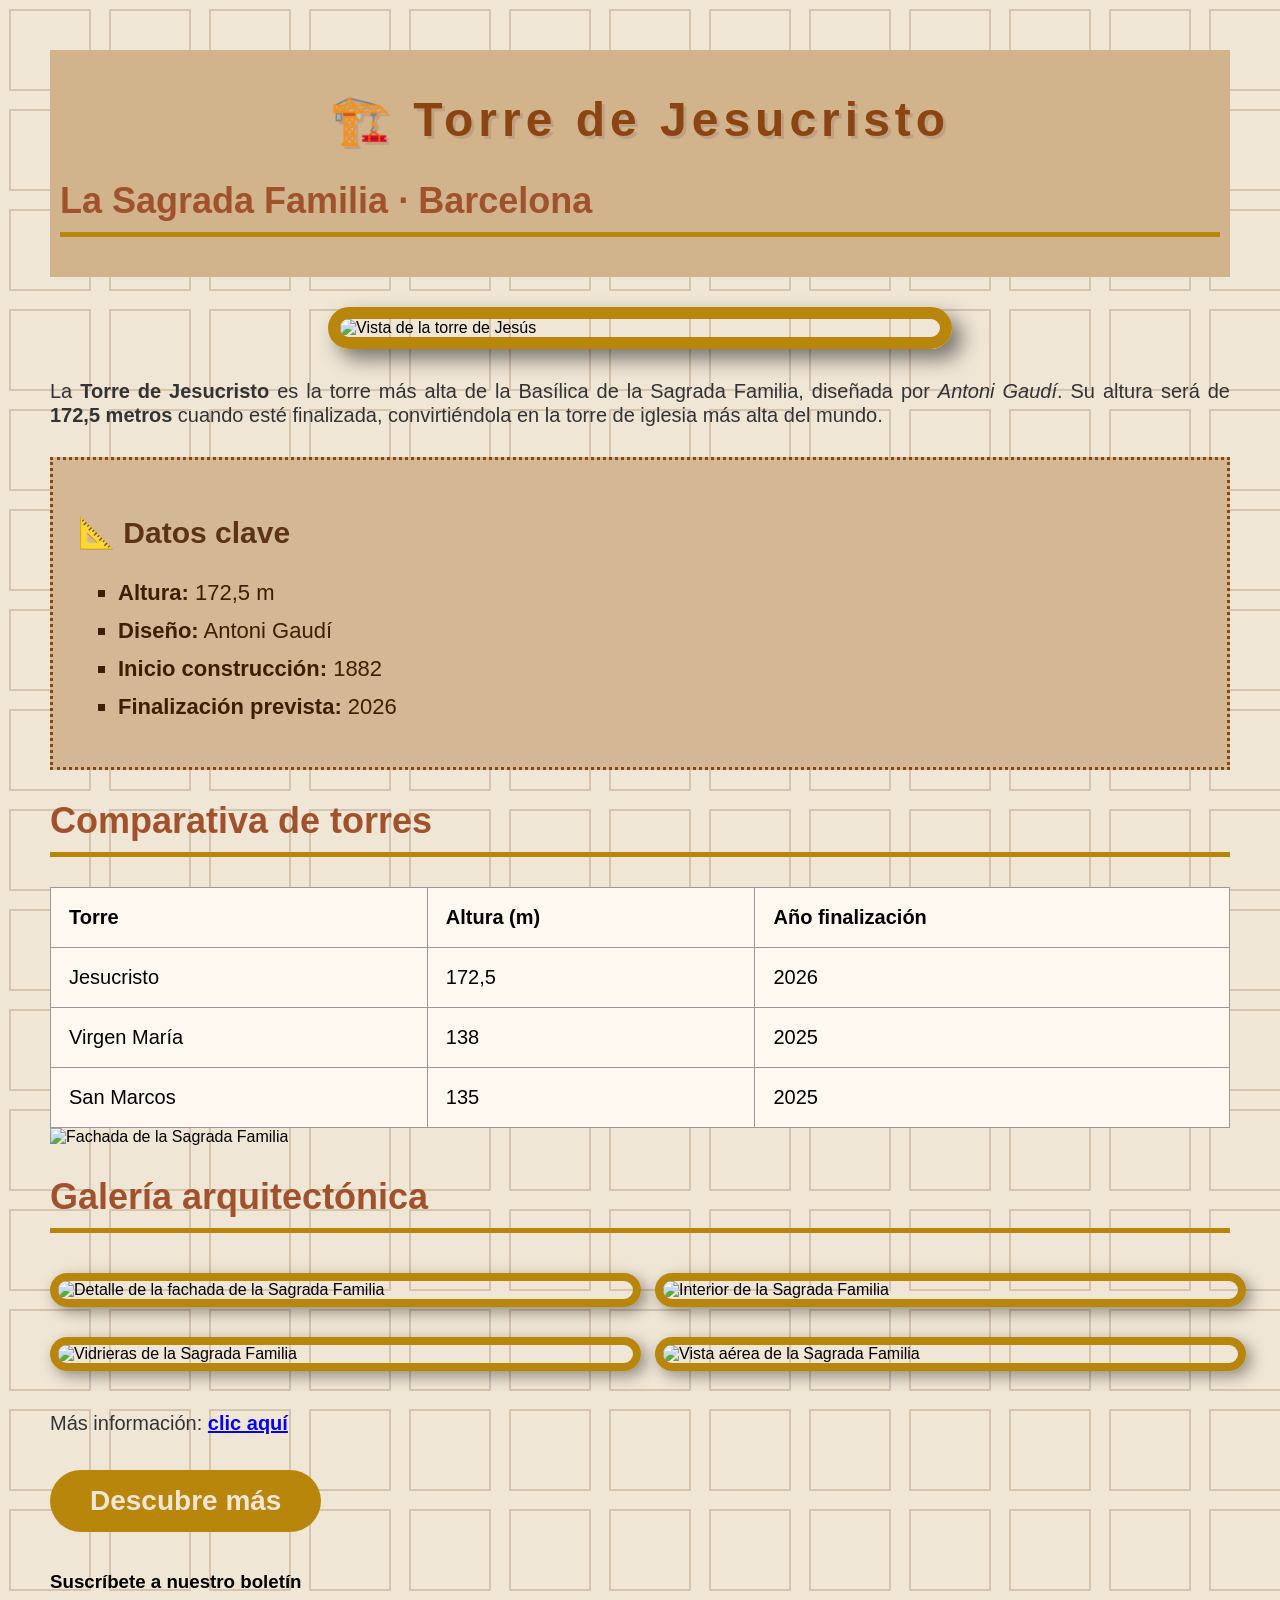
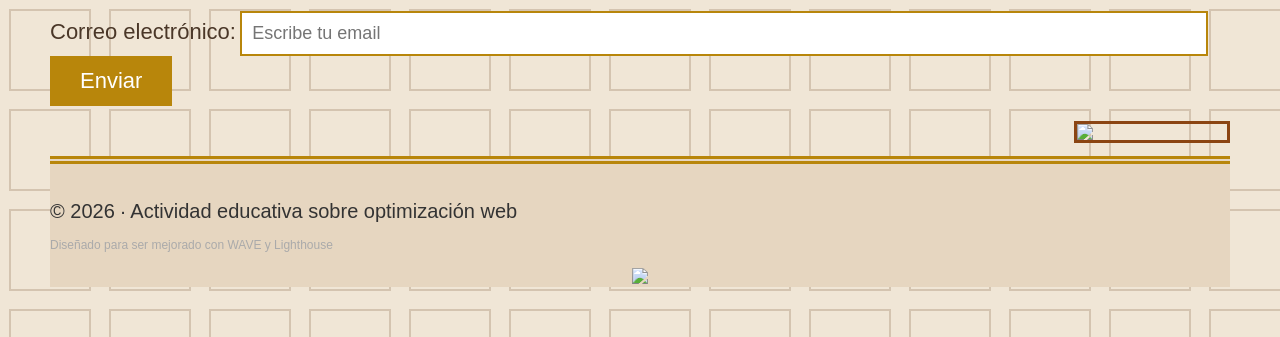
==== index.html @ f97c94a9 "Create index.html" ====
<!DOCTYPE html>
<html lang="es">
<head>
    <meta charset="UTF-8">
    <meta name="viewport" content="width=device-width, initial-scale=1.0">
    <title>Torre de Jesús - Sagrada Familia</title>
    <style>
        body {
            font-family: 'Trebuchet MS', 'Lucida Sans Unicode', 'Lucida Grande', 'Lucida Sans', Arial, sans-serif;
            background-color: #f0e6d6;
            margin: 30px;
            padding: 20px;
            background-image: url('data:image/svg+xml;utf8,<svg xmlns="http://www.w3.org/2000/svg" width="100" height="100" viewBox="0 0 100 100"><rect width="100" height="100" fill="%23f0e6d6"/><path d="M10 10 L90 10 L90 90 L10 90 Z" fill="none" stroke="%23d4c4b0" stroke-width="2"/></svg>');
        }

        h1 {
            color: #8b4513;
            font-size: 48px;
            text-align: center;
            text-shadow: 3px 3px 0px #c0a080;
            letter-spacing: 5px;
        }

        h2 {
            color: #a0522d;
            font-size: 36px;
            border-bottom: 5px solid #b8860b;
            padding-bottom: 10px;
        }

        p {
            color: #333;
            font-size: 20px;
            line-height: 1.2;
            text-align: justify;
            margin: 15px 0;
        }

        .imagen-torre {
            display: block;
            margin: 30px auto;
            width: 80%;
            max-width: 600px;
            border: 12px solid #b8860b;
            border-radius: 50px;
            box-shadow: 10px 10px 20px rgba(0,0,0,0.5);
        }

        .info-box {
            background-color: #d4b896;
            padding: 25px;
            border: 3px dotted #8b4513;
            margin: 30px 0;
            color: #2c1810;
        }

        .info-box h3 {
            font-size: 30px;
            color: #5c3317;
        }

        ul {
            list-style-type: square;
            font-size: 22px;
            color: #3d1f00;
        }

        li {
            margin: 12px 0;
        }

        a {
            color: #0000EE;
            text-decoration: underline;
            font-weight: bold;
        }

        a:hover {
            color: #FF00FF;
            background-color: #FFFF00;
        }

        table {
            width: 100%;
            border-collapse: collapse;
            background-color: #fff8f0;
        }

        td, th {
            padding: 18px;
            font-size: 20px;
            border: 1px solid #999;
        }

        footer {
            margin-top: 50px;
            font-size: 14px;
            color: #888;
            text-align: center;
            border-top: 8px double #b8860b;
            padding-top: 20px;
            background-color: #e6d6c0;
        }

        .btn {
            background-color: #b8860b;
            color: #f0e6d6;
            padding: 15px 40px;
            font-size: 28px;
            border: none;
            border-radius: 40px;
            cursor: pointer;
            font-weight: bold;
            display: inline-block;
            margin: 20px 0;
        }

        .btn:hover {
            background-color: #8b6508;
            color: #ffffff;
        }

        img.alt-falta {
            width: 400px;
            height: 300px;
            border: 5px solid #a0522d;
        }

        .oculto {
            display: none;
        }

        .bajo-contraste {
            background-color: #e0d6c8;
            color: #a09888;
            padding: 10px;
        }

        .header-sin-semantica {
            background-color: #d2b48c;
            padding: 10px;
        }

        label {
            font-size: 22px;
            color: #4a3728;
        }

        input {
            padding: 10px;
            font-size: 18px;
            border: 2px solid #b8860b;
        }

        .galeria {
            display: grid;
            grid-template-columns: 1fr;
            gap: 30px;
            margin: 40px 0;
        }

        .galeria img {
            width: 100%;
            border: 8px solid #b8860b;
            border-radius: 20px;
            box-shadow: 5px 5px 15px rgba(0,0,0,0.4);
        }

        @media (min-width: 768px) {
            .galeria {
                grid-template-columns: 1fr 1fr;
            }
        }
    </style>
</head>
<body>

    <div class="header-sin-semantica">
        <h1>🏗️ Torre de Jesucristo</h1>
        <h2>La Sagrada Familia · Barcelona</h2>
    </div>

    <div>

        <img class="imagen-torre" 
             src="https://images.unsplash.com/photo-1656597787628-62741d181641?w=600&auto=format&fit=crop&q=60&ixlib=rb-4.1.0&ixid=M3wxMjA3fDB8MHxzZWFyY2h8NHx8c2FncmFkYSUyMGZhbWlsaWF8ZW58MHx8MHx8fDA%3D" 
             title="Vista de la torre de Jesús">

        <p>
            La <strong>Torre de Jesucristo</strong> es la torre más alta de la Basílica de la Sagrada Familia, 
            diseñada por <em>Antoni Gaudí</em>. Su altura será de <strong>172,5 metros</strong> cuando esté 
            finalizada, convirtiéndola en la torre de iglesia más alta del mundo.
        </p>

       

        <!-- Bloque informativo -->
        <div class="info-box">
            <h3>📐 Datos clave</h3>
            <ul>
                <li><strong>Altura:</strong> 172,5 m</li>
                <li><strong>Diseño:</strong> Antoni Gaudí</li>
                <li><strong>Inicio construcción:</strong> 1882</li>
                <li><strong>Finalización prevista:</strong> 2026</li>
            </ul>
        </div>

        <!-- Tabla comparativa -->
        <h2>Comparativa de torres</h2>
        <table>
            <tr>
                <td><strong>Torre</strong></td>
                <td><strong>Altura (m)</strong></td>
                <td><strong>Año finalización</strong></td>
            </tr>
            <tr>
                <td>Jesucristo</td>
                <td>172,5</td>
                <td>2026</td>
            </tr>
            <tr>
                <td>Virgen María</td>
                <td>138</td>
                <td>2025</td>
            </tr>
            <tr>
                <td>San Marcos</td>
                <td>135</td>
                <td>2025</td>
            </tr>
        </table>

        <!-- IMAGEN 2: Fachada de la Sagrada Familia - Unsplash -->
        <img 
             src="" 
             title="Fachada de la Sagrada Familia">

        <!-- GALERÍA DE IMÁGENES EN ALTA RESOLUCIÓN (4 fotos) -->
        <h2>Galería arquitectónica</h2>
        <div class="galeria">
            <!-- IMAGEN 3: Detalle de la fachada - Unsplash -->
            <img src="" 
                 title="Detalle de la fachada de la Sagrada Familia">
            
            <!-- IMAGEN 4: Interior de la basílica - Unsplash -->
            <img src="" 
                 title="Interior de la Sagrada Familia">
            
            <!-- IMAGEN 5: Vidrieras - Unsplash -->
            <img src="" 
                 title="Vidrieras de la Sagrada Familia">
            
            <!-- IMAGEN 6: Vista aérea - Unsplash -->
            <img src="" 
                 title="Vista aérea de la Sagrada Familia">
        </div>

        <p>Más información: <a href="#" onclick="alert('Enlace simbólico')">clic aquí</a></p>

        <button class="btn" onclick="alert('¡Gracias por tu interés!')">Descubre más</button>

        <h3>Suscríbete a nuestro boletín</h3>
        <label>Correo electrónico:</label>
        <input type="email" placeholder="Escribe tu email" style="width:80%;">
        <button style="background-color:#b8860b; color:white; padding:12px 30px; font-size:22px; border:none;">Enviar</button>

        <div class="">
            <p></p>
        </div>

        <div class="oculto">
            <p>Este contenido no es visible pero está en el DOM.</p>
        </div>

        <img src="https://images.unsplash.com/photo-1602526219050-1f3e5c8b9f1a?w=150" 
             style="float:right; width:150px; border:3px solid #8b4513;">

    </div>

    <div style="margin-top:50px; font-size:14px; color:#888; text-align:center; border-top:8px double #b8860b; padding-top:20px; background-color:#e6d6c0;">
        <p>© 2026 · Actividad educativa sobre optimización web</p>
        <p style="font-size:12px; color:#aaa;">Diseñado para ser mejorado con WAVE y Lighthouse</p>
        <img src="https://images.unsplash.com/photo-1558618666-fcd25c85f5c6?w=200" 
             style="width:80px;">
    </div>

</body>
</html>
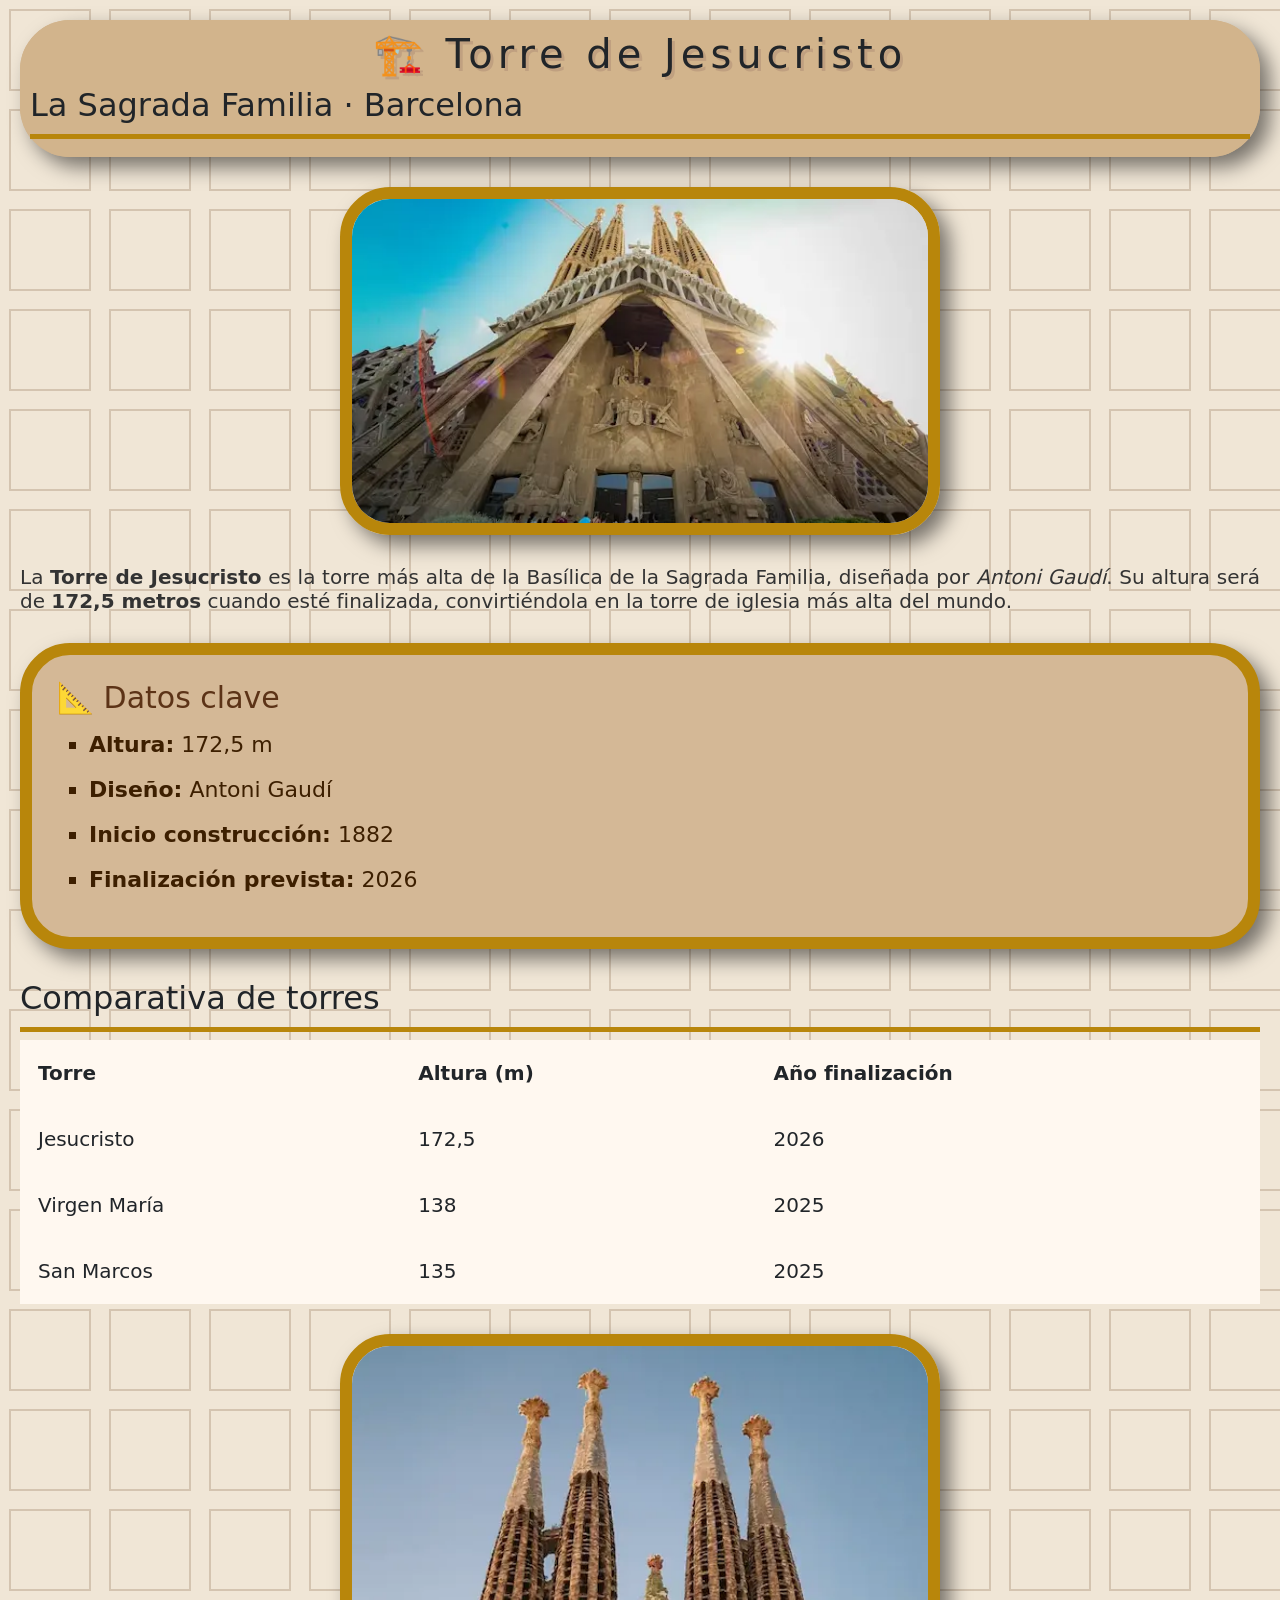
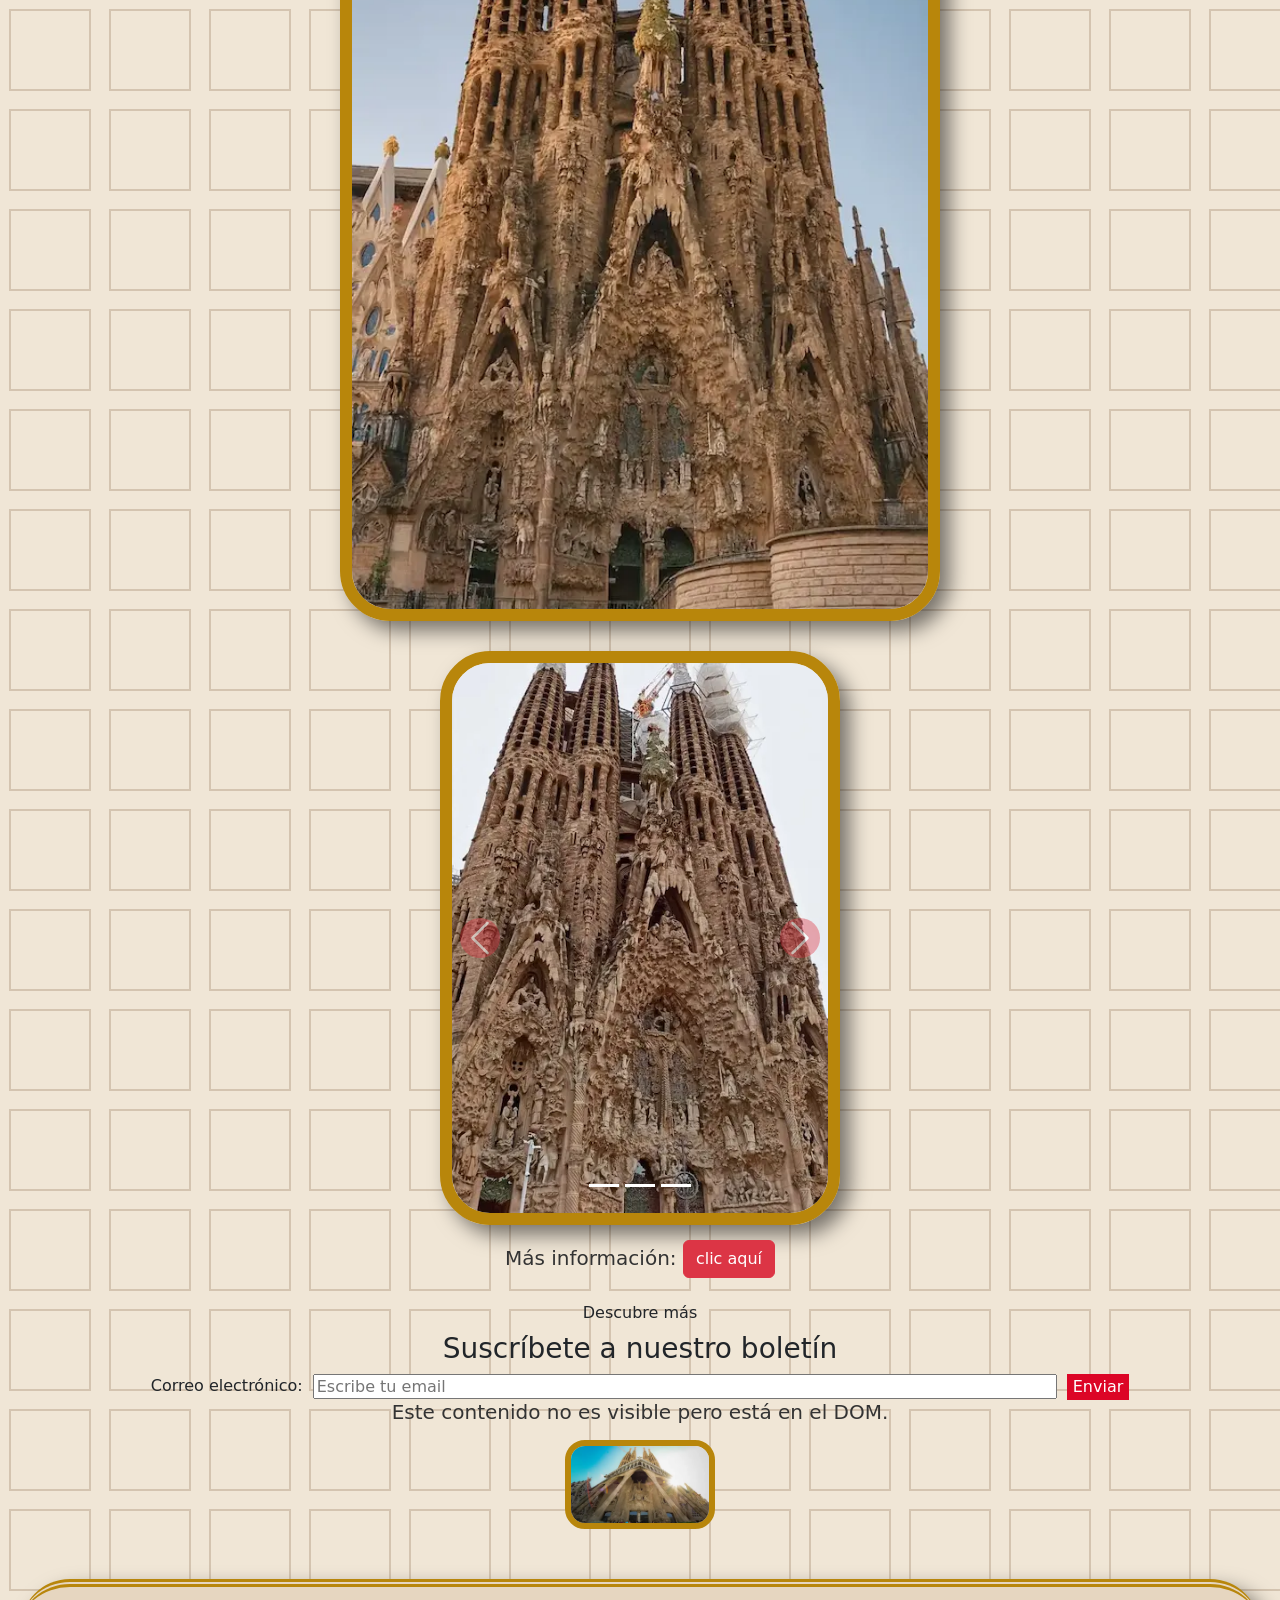
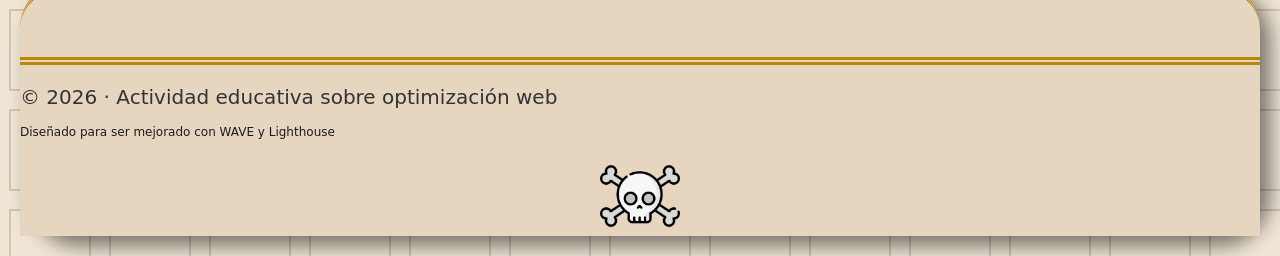
==== commit 86d0175d: "torre1 torre1" ====
--- a/index.html
+++ b/index.html
@@ -1,288 +1,134 @@
 <!DOCTYPE html>
 <html lang="es">
 <head>
-    <meta charset="UTF-8">
-    <meta name="viewport" content="width=device-width, initial-scale=1.0">
-    <title>Torre de Jesús - Sagrada Familia</title>
-    <style>
-        body {
-            font-family: 'Trebuchet MS', 'Lucida Sans Unicode', 'Lucida Grande', 'Lucida Sans', Arial, sans-serif;
-            background-color: #f0e6d6;
-            margin: 30px;
-            padding: 20px;
-            background-image: url('data:image/svg+xml;utf8,<svg xmlns="http://www.w3.org/2000/svg" width="100" height="100" viewBox="0 0 100 100"><rect width="100" height="100" fill="%23f0e6d6"/><path d="M10 10 L90 10 L90 90 L10 90 Z" fill="none" stroke="%23d4c4b0" stroke-width="2"/></svg>');
-        }
+  <meta charset="UTF-8">
+  <meta name="viewport" content="width=device-width, initial-scale=1.0">
+  <meta name="description" content="Sagrada Familia la torre de cristo">
+  <link rel="stylesheet" href="css/style.css">
+  <link href="https://cdn.jsdelivr.net/npm/bootstrap@5.3.8/dist/css/bootstrap.min.css" rel="stylesheet">
+  <script src="https://cdn.jsdelivr.net/npm/bootstrap@5.3.8/dist/js/bootstrap.bundle.min.js" defer></script>
+  <title>Document</title>
+</head>
 
-        h1 {
-            color: #8b4513;
-            font-size: 48px;
-            text-align: center;
-            text-shadow: 3px 3px 0px #c0a080;
-            letter-spacing: 5px;
-        }
+<body>
+  <header>
+  <div class="header-sin-semantica">
+    <h1>🏗️ Torre de Jesucristo</h1>
+    <h2>La Sagrada Familia · Barcelona</h2>
+  </div>
+  </header>
 
-        h2 {
-            color: #a0522d;
-            font-size: 36px;
-            border-bottom: 5px solid #b8860b;
-            padding-bottom: 10px;
-        }
+  <div>
 
-        p {
-            color: #333;
-            font-size: 20px;
-            line-height: 1.2;
-            text-align: justify;
-            margin: 15px 0;
-        }
+    <img class="imagen-torre" fetchpriority="high" src="images/main.webp" title="Vista de la torre de Jesús">
 
-        .imagen-torre {
-            display: block;
-            margin: 30px auto;
-            width: 80%;
-            max-width: 600px;
-            border: 12px solid #b8860b;
-            border-radius: 50px;
-            box-shadow: 10px 10px 20px rgba(0,0,0,0.5);
-        }
+    <p>
+      La <strong>Torre de Jesucristo</strong> es la torre más alta de la Basílica de la Sagrada Familia,
+      diseñada por <em>Antoni Gaudí</em>. Su altura será de <strong>172,5 metros</strong> cuando esté
+      finalizada, convirtiéndola en la torre de iglesia más alta del mundo.
+    </p>
 
-        .info-box {
-            background-color: #d4b896;
-            padding: 25px;
-            border: 3px dotted #8b4513;
-            margin: 30px 0;
-            color: #2c1810;
-        }
 
-        .info-box h3 {
-            font-size: 30px;
-            color: #5c3317;
-        }
 
-        ul {
-            list-style-type: square;
-            font-size: 22px;
-            color: #3d1f00;
-        }
-
-        li {
-            margin: 12px 0;
-        }
-
-        a {
-            color: #0000EE;
-            text-decoration: underline;
-            font-weight: bold;
-        }
-
-        a:hover {
-            color: #FF00FF;
-            background-color: #FFFF00;
-        }
-
-        table {
-            width: 100%;
-            border-collapse: collapse;
-            background-color: #fff8f0;
-        }
-
-        td, th {
-            padding: 18px;
-            font-size: 20px;
-            border: 1px solid #999;
-        }
-
-        footer {
-            margin-top: 50px;
-            font-size: 14px;
-            color: #888;
-            text-align: center;
-            border-top: 8px double #b8860b;
-            padding-top: 20px;
-            background-color: #e6d6c0;
-        }
-
-        .btn {
-            background-color: #b8860b;
-            color: #f0e6d6;
-            padding: 15px 40px;
-            font-size: 28px;
-            border: none;
-            border-radius: 40px;
-            cursor: pointer;
-            font-weight: bold;
-            display: inline-block;
-            margin: 20px 0;
-        }
-
-        .btn:hover {
-            background-color: #8b6508;
-            color: #ffffff;
-        }
-
-        img.alt-falta {
-            width: 400px;
-            height: 300px;
-            border: 5px solid #a0522d;
-        }
-
-        .oculto {
-            display: none;
-        }
-
-        .bajo-contraste {
-            background-color: #e0d6c8;
-            color: #a09888;
-            padding: 10px;
-        }
-
-        .header-sin-semantica {
-            background-color: #d2b48c;
-            padding: 10px;
-        }
-
-        label {
-            font-size: 22px;
-            color: #4a3728;
-        }
-
-        input {
-            padding: 10px;
-            font-size: 18px;
-            border: 2px solid #b8860b;
-        }
-
-        .galeria {
-            display: grid;
-            grid-template-columns: 1fr;
-            gap: 30px;
-            margin: 40px 0;
-        }
-
-        .galeria img {
-            width: 100%;
-            border: 8px solid #b8860b;
-            border-radius: 20px;
-            box-shadow: 5px 5px 15px rgba(0,0,0,0.4);
-        }
-
-        @media (min-width: 768px) {
-            .galeria {
-                grid-template-columns: 1fr 1fr;
-            }
-        }
-    </style>
-</head>
-<body>
-
-    <div class="header-sin-semantica">
-        <h1>🏗️ Torre de Jesucristo</h1>
-        <h2>La Sagrada Familia · Barcelona</h2>
+    <!-- Bloque informativo -->
+    <div class="info-box">
+      <h3>📐 Datos clave</h3>
+      <ul>
+        <li><strong>Altura:</strong> 172,5 m</li>
+        <li><strong>Diseño:</strong> Antoni Gaudí</li>
+        <li><strong>Inicio construcción:</strong> 1882</li>
+        <li><strong>Finalización prevista:</strong> 2026</li>
+      </ul>
     </div>
 
-    <div>
+    <!-- Tabla comparativa -->
+    <h2>Comparativa de torres</h2>
+    <table>
+      <tr>
+        <td><strong>Torre</strong></td>
+        <td><strong>Altura (m)</strong></td>
+        <td><strong>Año finalización</strong></td>
+      </tr>
+      <tr>
+        <td>Jesucristo</td>
+        <td>172,5</td>
+        <td>2026</td>
+      </tr>
+      <tr>
+        <td>Virgen María</td>
+        <td>138</td>
+        <td>2025</td>
+      </tr>
+      <tr>
+        <td>San Marcos</td>
+        <td>135</td>
+        <td>2025</td>
+      </tr>
+    </table>
 
-        <img class="imagen-torre" 
-             src="https://images.unsplash.com/photo-1656597787628-62741d181641?w=600&auto=format&fit=crop&q=60&ixlib=rb-4.1.0&ixid=M3wxMjA3fDB8MHxzZWFyY2h8NHx8c2FncmFkYSUyMGZhbWlsaWF8ZW58MHx8MHx8fDA%3D" 
-             title="Vista de la torre de Jesús">
+    <!-- IMAGEN 2: Fachada de la Sagrada Familia - Unsplash -->
+    <img class="imagen-torre" src="images/fachada.webp" title="Fachada de la Sagrada Familia" width="300px">
+    <section id="carrusel" class="mx-auto">
+      <div id="carrus" class="carousel slide" data-bs-ride="carousel">
+        <!--Puntos indicadores-->
+        <div class="carousel-indicators">
+          <button type="button" data-bs-target="#carrus" data-bs-slide-to="0" class="active" aria-current="true" aria-label="Slide 1"></button>
+          <button type="button" data-bs-target="#carrus" data-bs-slide-to="1" class="active" aria-current="true" aria-label="Slide 2"></button>
+          <button type="button" data-bs-target="#carrus" data-bs-slide-to="2" class="active" aria-current="true" aria-label="Slide 3"></button>
+        </div>
+        <div class="carousel-inner">
+          <div class="carousel-item active">
+            <img src="images/fachada2.webp" alt="Fachada" loading="lazy" class="d-block">
+          </div>
+          <div class="carousel-item">
+            <img src="images/interior.webp" alt="interior" loading="lazy" class="d-block">
+          </div>
+          <div class="carousel-item">
+            <img src="images/vidriera.webp" alt="vidrieras" loading="lazy" class="d-block">
+          </div>
+          <div class="carousel-item">
+            <img src="images/aerea.webp" alt="VistaAerea" loading="lazy" class="d-block">
+          </div>
+        </div>
+        <!--Controles-->
+        <button class="carousel-control-prev" type="button" data-bs-target="#carrus" data-bs-slide="prev" aria-label="previo">
+          <span class="carousel-control-prev-icon"></span>
+        </button>
+        <button class="carousel-control-next" type="button" data-bs-target="#carrus" data-bs-slide="next" aria-label="siguiente">
+          <span class="carousel-control-next-icon"></span>
+        </button>
+      </div>
 
-        <p>
-            La <strong>Torre de Jesucristo</strong> es la torre más alta de la Basílica de la Sagrada Familia, 
-            diseñada por <em>Antoni Gaudí</em>. Su altura será de <strong>172,5 metros</strong> cuando esté 
-            finalizada, convirtiéndola en la torre de iglesia más alta del mundo.
-        </p>
+    </section>
+    <section class="datos">
 
-       
+      <p class="text-center">Más información: <a href="#" target="_blank" onclick="alert('Enlace simbólico')" class="btn btn-danger" aria-label="info">clic aquí</a></p>
 
-        <!-- Bloque informativo -->
-        <div class="info-box">
-            <h3>📐 Datos clave</h3>
-            <ul>
-                <li><strong>Altura:</strong> 172,5 m</li>
-                <li><strong>Diseño:</strong> Antoni Gaudí</li>
-                <li><strong>Inicio construcción:</strong> 1882</li>
-                <li><strong>Finalización prevista:</strong> 2026</li>
-            </ul>
-        </div>
+      <button class="btn" onclick="alert('¡Gracias por tu interés!')" aria-label="info">Descubre más</button>
 
-        <!-- Tabla comparativa -->
-        <h2>Comparativa de torres</h2>
-        <table>
-            <tr>
-                <td><strong>Torre</strong></td>
-                <td><strong>Altura (m)</strong></td>
-                <td><strong>Año finalización</strong></td>
-            </tr>
-            <tr>
-                <td>Jesucristo</td>
-                <td>172,5</td>
-                <td>2026</td>
-            </tr>
-            <tr>
-                <td>Virgen María</td>
-                <td>138</td>
-                <td>2025</td>
-            </tr>
-            <tr>
-                <td>San Marcos</td>
-                <td>135</td>
-                <td>2025</td>
-            </tr>
-        </table>
 
-        <!-- IMAGEN 2: Fachada de la Sagrada Familia - Unsplash -->
-        <img 
-             src="" 
-             title="Fachada de la Sagrada Familia">
+        <h3 class="text-center">Suscríbete a nuestro boletín</h3>
+        <div class="boletin">
+        <label for="correo">Correo electrónico:</label>
+        <input type="email" placeholder="Escribe tu email" id="correo" style="width:60%; height:25px">
+        <button style="background-color:#dc0526 ; color:white; border:none;">Enviar</button>
+      </div>
 
-        <!-- GALERÍA DE IMÁGENES EN ALTA RESOLUCIÓN (4 fotos) -->
-        <h2>Galería arquitectónica</h2>
-        <div class="galeria">
-            <!-- IMAGEN 3: Detalle de la fachada - Unsplash -->
-            <img src="" 
-                 title="Detalle de la fachada de la Sagrada Familia">
-            
-            <!-- IMAGEN 4: Interior de la basílica - Unsplash -->
-            <img src="" 
-                 title="Interior de la Sagrada Familia">
-            
-            <!-- IMAGEN 5: Vidrieras - Unsplash -->
-            <img src="" 
-                 title="Vidrieras de la Sagrada Familia">
-            
-            <!-- IMAGEN 6: Vista aérea - Unsplash -->
-            <img src="" 
-                 title="Vista aérea de la Sagrada Familia">
-        </div>
+      <div class="oculto">
+        <p class="text-center">Este contenido no es visible pero está en el DOM.</p>
+      </div>
 
-        <p>Más información: <a href="#" onclick="alert('Enlace simbólico')">clic aquí</a></p>
+      <img src="images/main.webp"  loading="lazy" class="mx-auto" style="width:150px; border-radius: 20px;border: 6px solid #b8860b;; " alt="inicio">
 
-        <button class="btn" onclick="alert('¡Gracias por tu interés!')">Descubre más</button>
-
-        <h3>Suscríbete a nuestro boletín</h3>
-        <label>Correo electrónico:</label>
-        <input type="email" placeholder="Escribe tu email" style="width:80%;">
-        <button style="background-color:#b8860b; color:white; padding:12px 30px; font-size:22px; border:none;">Enviar</button>
-
-        <div class="">
-            <p></p>
-        </div>
-
-        <div class="oculto">
-            <p>Este contenido no es visible pero está en el DOM.</p>
-        </div>
-
-        <img src="https://images.unsplash.com/photo-1602526219050-1f3e5c8b9f1a?w=150" 
-             style="float:right; width:150px; border:3px solid #8b4513;">
-
-    </div>
-
-    <div style="margin-top:50px; font-size:14px; color:#888; text-align:center; border-top:8px double #b8860b; padding-top:20px; background-color:#e6d6c0;">
-        <p>© 2026 · Actividad educativa sobre optimización web</p>
-        <p style="font-size:12px; color:#aaa;">Diseñado para ser mejorado con WAVE y Lighthouse</p>
-        <img src="https://images.unsplash.com/photo-1558618666-fcd25c85f5c6?w=200" 
-             style="width:80px;">
-    </div>
+  </div>
+  </section>
+  <footer>
+  <div style="margin-top:50px; font-size:14px; color:#888; text-align:center; border-top:8px double #b8860b; padding-top:20px; background-color:#e6d6c0;">
+    <p>© 2026 · Actividad educativa sobre optimización web</p>
+    <p style="font-size:12px; color:#1A1A1A;">Diseñado para ser mejorado con WAVE y Lighthouse</p>
+    <img src="images/skull.png" loading="lazy" style="width:80px;" alt="skull">
+  </div>
+  </footer>
 
 </body>
-</html>+</html>
--- a/css/style.css
+++ b/css/style.css
@@ -0,0 +1,186 @@
+ :root {
+     --radio:50px;
+     --shadow: 10px 10px 20px rgba(0, 0, 0, 0.5);
+     --borde: 12px solid #b8860b;
+ }
+
+ body {
+     font-family: 'Trebuchet MS', 'Lucida Sans Unicode', 'Lucida Grande', 'Lucida Sans', Arial, sans-serif;
+     background-color: #f2f2f2;
+     margin: 30px;
+     padding: 20px;
+     background-image: url('data:image/svg+xml;utf8,<svg xmlns="http://www.w3.org/2000/svg" width="100" height="100" viewBox="0 0 100 100"><rect width="100" height="100" fill="%23f0e6d6"/><path d="M10 10 L90 10 L90 90 L10 90 Z" fill="none" stroke="%23d4c4b0" stroke-width="2"/></svg>');
+ }
+
+ header {
+     background-color: #d2b48c;
+     border-radius: var(--radio);
+     box-shadow: var(--shadow);
+ }
+
+ .header-sin-semantica {
+     background-color: #d2b48c;
+     padding: 10px;
+     display: flex;
+     flex-direction: column;
+     justify-self: center;
+     border-radius: var(--radio);
+ }
+
+ .imagen-torre {
+     display: block;
+     margin: 30px auto;
+     width: 80%;
+     max-width: 600px;
+     border: 12px solid #b8860b;
+     border-radius: 50px;
+     box-shadow: 10px 10px 20px rgba(0, 0, 0, 0.5);
+ }
+
+ h1 {
+     color: #8b4513;
+     font-size: 48px;
+     text-align: center;
+     text-shadow: 3px 3px 0px #c0a080;
+     letter-spacing: 5px;
+ }
+
+ h2 {
+     color: #a0522d;
+     font-size: 36px;
+     border-bottom: 5px solid #b8860b;
+     padding-bottom: 10px;
+ }
+
+ p {
+     color: #333;
+     font-size: 20px;
+     line-height: 1.2;
+     text-align: justify;
+     margin: 15px 0;
+ }
+
+ .info-box {
+     background-color: #d4b896;
+     padding: 25px;
+     border: var(--borde);
+     margin: 30px 0;
+     color: #2c1810;
+     border-radius: var(--radio);
+     box-shadow: var(--shadow);
+ }
+
+ .info-box h3 {
+     font-size: 30px;
+     color: #5c3317;
+ }
+
+ ul {
+     list-style-type: square;
+     font-size: 22px;
+     color: #3d1f00;
+ }
+
+ li {
+     margin: 12px 0;
+ }
+
+ a {
+     color: #0000EE;
+     text-decoration: underline;
+     font-weight: bold;
+ }
+
+ a:hover {
+     color: #FF00FF;
+     background-color: #FFFF00;
+ }
+
+ table {
+     width: 100%;
+     border-collapse: collapse;
+     background-color: #fff8f0;
+ }
+
+ td,
+ th {
+     padding: 18px;
+     font-size: 20px;
+     border: 1px solid #999;
+ }
+
+ .carousel-control-prev-icon,
+ .carousel-control-next-icon {
+     background-color: rgba(220, 53, 69, 0.8);
+     /* rojo Bootstrap */
+     border-radius: 50%;
+     padding: 20px;
+     background-size: 60% 60%;
+ }
+
+
+ .d-block {
+     object-fit: cover;
+     width: 100%;
+     height: 550px;
+ }
+
+ #carrusel {
+     width: 400px;
+     border: 12px solid #b8860b;
+     border-radius: 50px;
+     overflow: hidden;
+     box-shadow: 10px 10px 20px rgba(0, 0, 0, 0.5);
+ }
+
+ #carrusel img {
+     object-fit: cover;
+
+     border-radius: 30px;
+
+ }
+
+ .datos {
+     margin-top: 15px;
+     display: flex;
+     flex-direction: column;
+     justify-items: center;
+ }
+
+ .boletin {
+     display: flex;
+     flex-direction: row;
+     gap: 10px;
+     justify-content: center;
+
+ }
+
+ .boletin h3 {
+     text-align: center;
+ }
+
+ img.alt-falta {
+     width: 400px;
+     height: 300px;
+     border: var(--borde);
+ }
+ .oculto img {
+    border-radius: var(--borde);
+ }
+
+ footer {
+     margin-top: 50px;
+     font-size: 14px;
+     color: #888;
+     text-align: center;
+     border-top: 8px double #b8860b;
+     padding-top: 20px;
+     background-color: #e6d6c0;
+     border-radius: var(--radio);
+     box-shadow: var(--shadow);
+ }
+
+
+ /* .oculto {
+            display: none;
+        } */
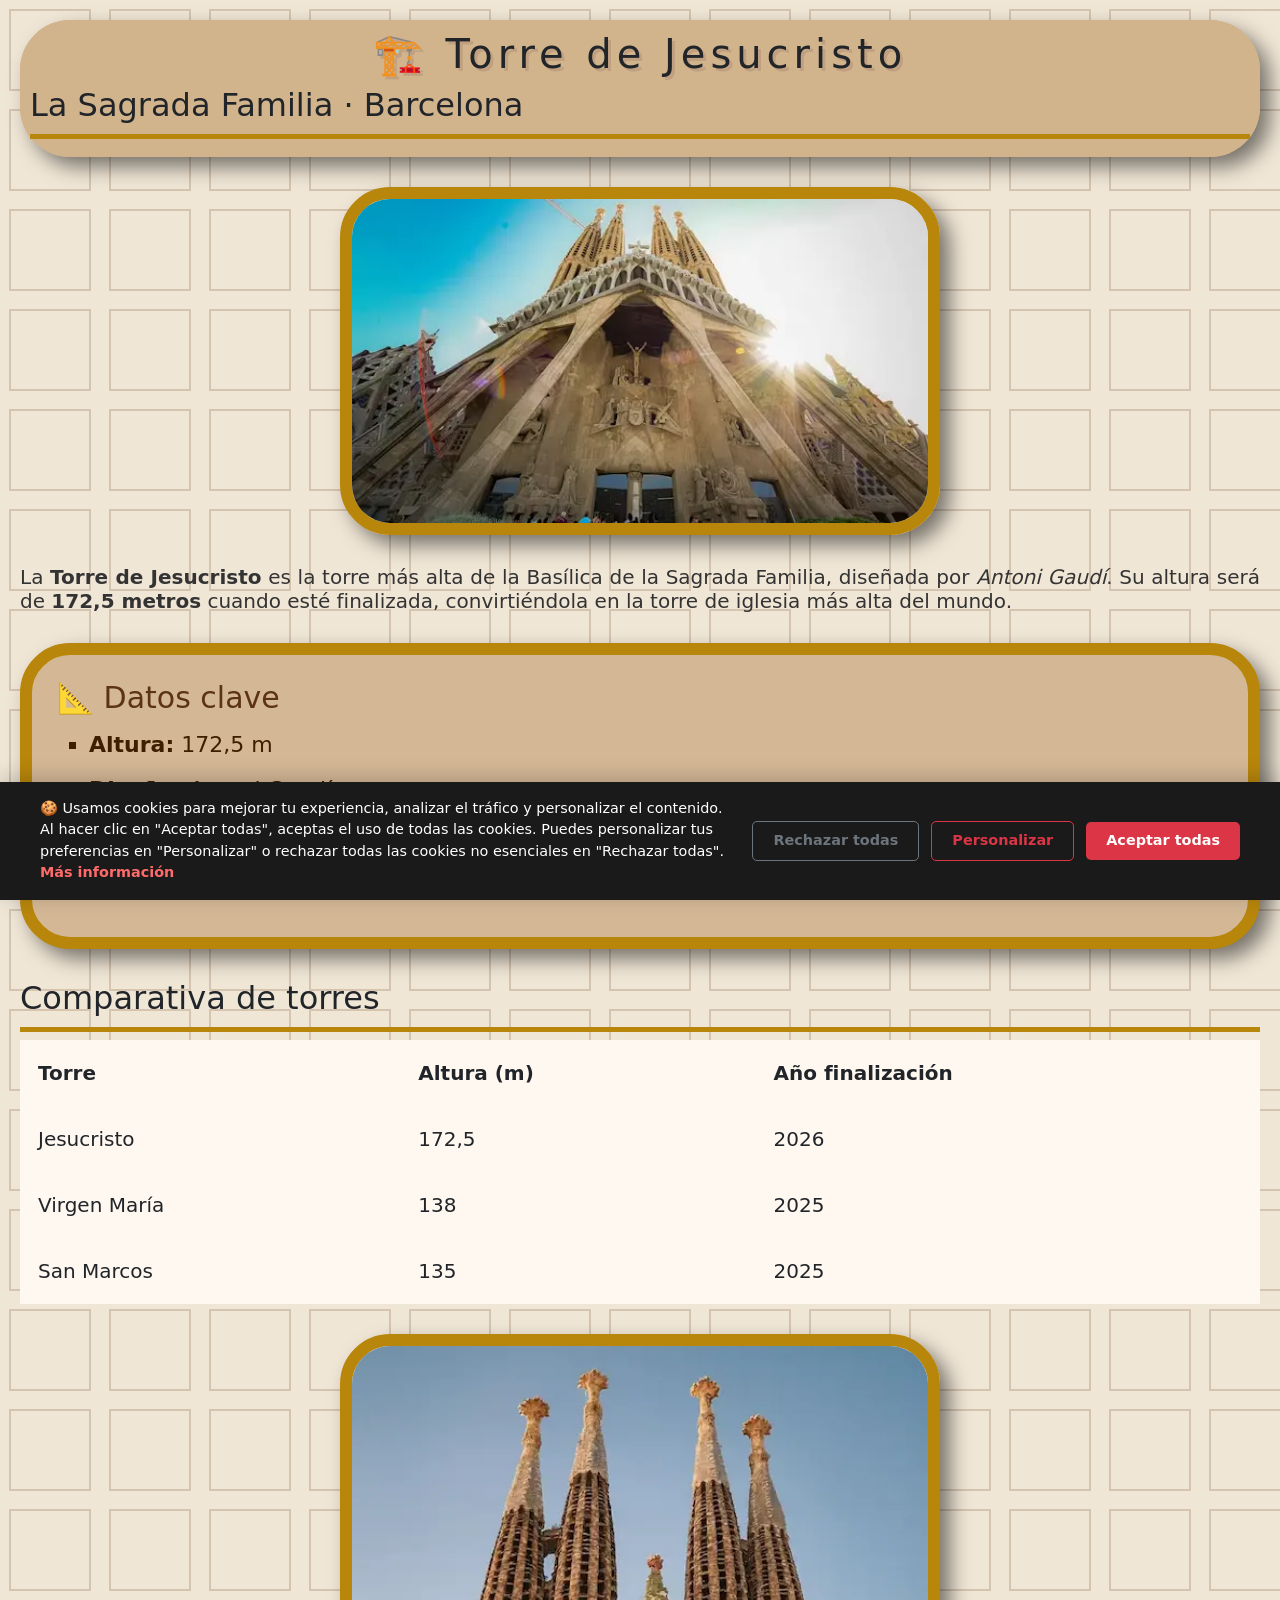
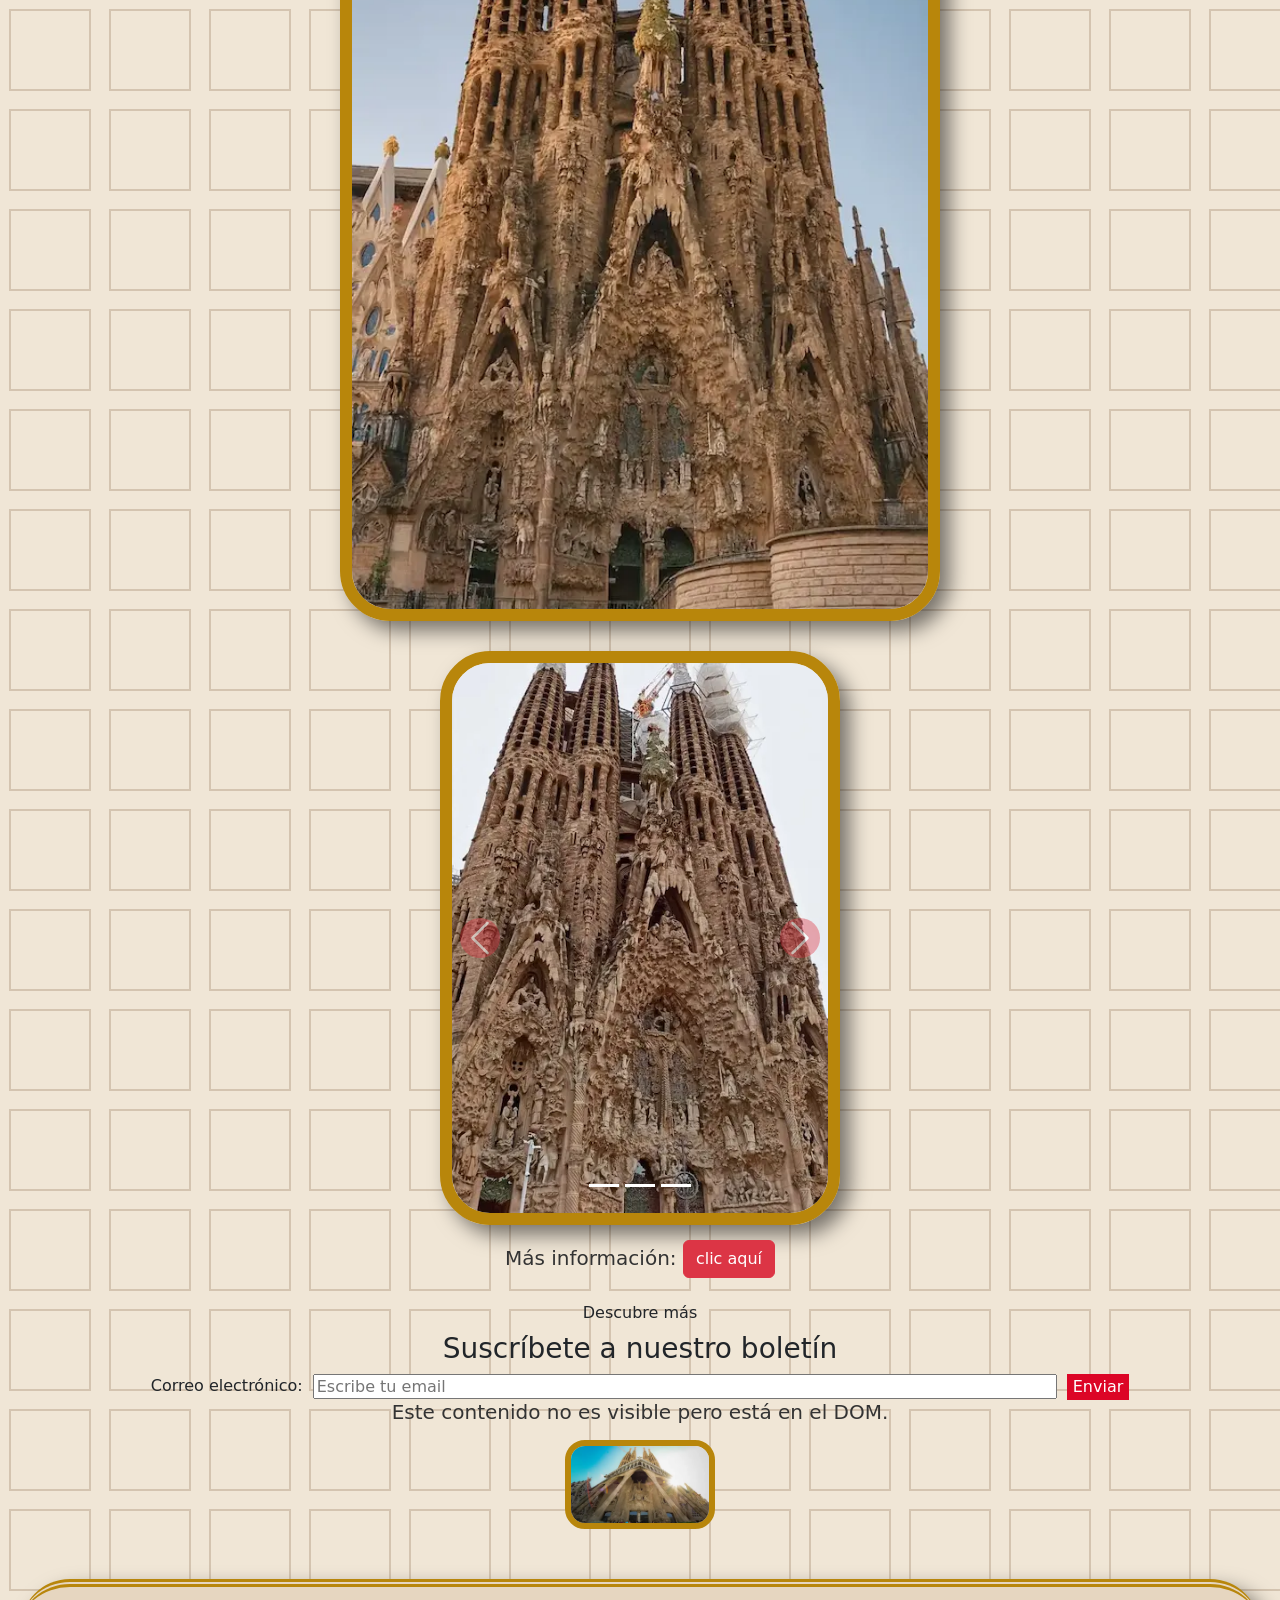
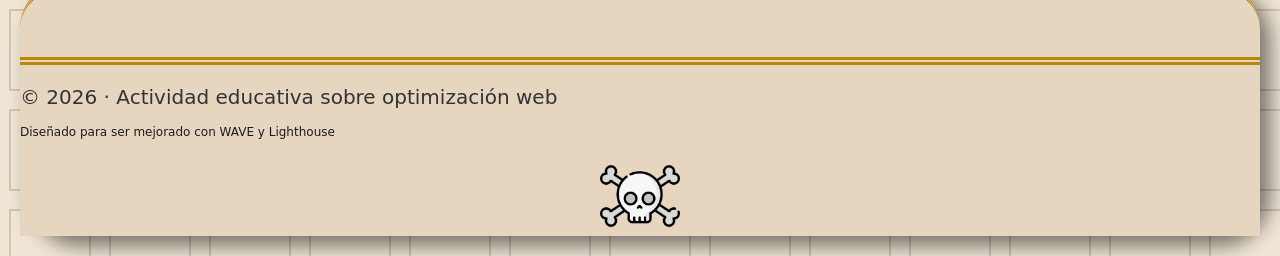
==== commit d2657d24: "Update index.html" ====
--- a/index.html
+++ b/index.html
@@ -6,7 +6,10 @@
   <meta name="description" content="Sagrada Familia la torre de cristo">
   <link rel="stylesheet" href="css/style.css">
   <link href="https://cdn.jsdelivr.net/npm/bootstrap@5.3.8/dist/css/bootstrap.min.css" rel="stylesheet">
+   <link rel="stylesheet" href="/components/cookies/styles_cookies_panda.css">
   <script src="https://cdn.jsdelivr.net/npm/bootstrap@5.3.8/dist/js/bootstrap.bundle.min.js" defer></script>
+  <script src="/components/cookies/script_cookies_panda.js"></script>
+  <script src="/components/cookies/script_boton_flotante_preferencias.js"></script>
   <title>Document</title>
 </head>
 
@@ -129,6 +132,8 @@
     <img src="images/skull.png" loading="lazy" style="width:80px;" alt="skull">
   </div>
   </footer>
+   <!-- contenedor cookies-->
+  <div id="contenedor-cookies"></div>
 
 </body>
 </html>
--- a/components/cookies/styles_cookies_panda.css
+++ b/components/cookies/styles_cookies_panda.css
@@ -0,0 +1,276 @@
+/* ===== COOKIE BANNER STYLES ===== */
+.cookie-banner {
+    position: fixed;
+    bottom: 0;
+    left: 0;
+    right: 0;
+    background: #1a1a1a;
+    color: white;
+    padding: 1rem;
+    z-index: 9999;
+    transform: translateY(100%);
+    transition: transform 0.3s ease;
+    box-shadow: 0 -4px 20px rgba(0, 0, 0, 0.2);
+}
+
+.cookie-banner.show {
+    transform: translateY(0);
+}
+
+.cookie-content {
+    max-width: 1200px;
+    margin: 0 auto;
+    display: flex;
+    align-items: center;
+    justify-content: space-between;
+    gap: 1rem;
+    flex-wrap: wrap;
+}
+
+.cookie-text {
+    flex: 1;
+    font-size: 0.9rem;
+    line-height: 1.5;
+}
+
+.cookie-text a {
+    color: #ff6b6b;
+    text-decoration: none;
+}
+
+.cookie-text a:hover {
+    text-decoration: underline;
+}
+
+.cookie-buttons {
+    display: flex;
+    gap: 0.75rem;
+    flex-wrap: wrap;
+    align-items: center;
+}
+
+.cookie-btn {
+    padding: 0.5rem 1.25rem;
+    border: none;
+    border-radius: 5px;
+    cursor: pointer;
+    font-weight: 600;
+    transition: all 0.2s ease;
+    font-size: 0.9rem;
+    white-space: nowrap;
+}
+
+/* 🆕 Botón Rechazar */
+.cookie-btn-reject {
+    background: transparent;
+    border: 1px solid #6c757d;
+    color: #6c757d;
+}
+
+.cookie-btn-reject:hover {
+    background: #6c757d;
+    color: white;
+    transform: translateY(-2px);
+}
+
+/* Botón Personalizar */
+.cookie-btn-customize {
+    background: transparent;
+    border: 1px solid #dc3545;
+    color: #dc3545;
+}
+
+.cookie-btn-customize:hover {
+    background: #dc3545;
+    color: white;
+    transform: translateY(-2px);
+}
+
+/* Botón Aceptar */
+.cookie-btn-accept {
+    background: #dc3545;
+    color: white;
+}
+
+.cookie-btn-accept:hover {
+    background: #a71d2e;
+    transform: translateY(-2px);
+}
+
+/* ===== MODAL DE PREFERENCIAS ===== */
+.cookie-modal {
+    display: none;
+    position: fixed;
+    top: 0;
+    left: 0;
+    width: 100%;
+    height: 100%;
+    background: rgba(0, 0, 0, 0.8);
+    z-index: 10000;
+    align-items: center;
+    justify-content: center;
+}
+
+.cookie-modal.show {
+    display: flex;
+}
+
+.cookie-modal-content {
+    background: white;
+    color: #333;
+    max-width: 500px;
+    width: 100%;
+    border-radius: 12px;
+    padding: 2rem;
+    position: relative;
+    animation: slideIn 0.3s ease;
+    max-height: 90vh;
+    overflow-y: auto;
+}
+
+.cookie-option {
+    margin: 1rem 0;
+    padding: 1rem;
+    border: 1px solid #ddd;
+    border-radius: 8px;
+    cursor: pointer;
+    transition: all 0.2s ease;
+}
+
+.cookie-option:hover {
+    background: #f5f5f5;
+}
+
+.cookie-option.disabled {
+    background: #f0f0f0;
+    cursor: not-allowed;
+    opacity: 0.7;
+}
+
+.cookie-option label {
+    display: flex;
+    align-items: center;
+    justify-content: space-between;
+    cursor: pointer;
+}
+
+.cookie-option.disabled label {
+    cursor: not-allowed;
+}
+
+.cookie-option input[type="checkbox"] {
+    width: 20px;
+    height: 20px;
+    cursor: pointer;
+}
+
+.cookie-option.disabled input[type="checkbox"] {
+    cursor: not-allowed;
+}
+
+.cookie-option small {
+    display: block;
+    margin-top: 0.5rem;
+    color: #666;
+    font-size: 0.8rem;
+}
+
+.modal-buttons {
+    display: flex;
+    gap: 0.75rem;
+    margin-top: 1.5rem;
+    flex-wrap: wrap;
+    justify-content: center;
+}
+
+.modal-buttons .cookie-btn {
+    flex: 1;
+    min-width: 140px;
+    text-align: center;
+}
+
+/* ===== RESPONSIVE ===== */
+@media (max-width: 768px) {
+    .cookie-content {
+        flex-direction: column;
+        text-align: center;
+    }
+    
+    .cookie-buttons {
+        justify-content: center;
+        width: 100%;
+    }
+    
+    .cookie-btn {
+        flex: 1;
+        min-width: 100px;
+        font-size: 0.8rem;
+        padding: 0.4rem 0.8rem;
+    }
+    
+    .cookie-modal-content {
+        margin: 1rem;
+        padding: 1.5rem;
+    }
+    
+    .modal-buttons {
+        flex-direction: column;
+    }
+    
+    .modal-buttons .cookie-btn {
+        min-width: unset;
+        width: 100%;
+    }
+}
+
+@media (max-width: 480px) {
+    .cookie-buttons {
+        flex-direction: column;
+        width: 100%;
+    }
+    
+    .cookie-btn {
+        width: 100%;
+        padding: 0.5rem;
+    }
+}
+
+/* ===== ANIMACIONES ===== */
+@keyframes slideIn {
+    from {
+        transform: translateY(-50px);
+        opacity: 0;
+    }
+    to {
+        transform: translateY(0);
+        opacity: 1;
+    }
+}
+
+@keyframes slideInRight {
+    from {
+        transform: translateX(100px);
+        opacity: 0;
+    }
+    to {
+        transform: translateX(0);
+        opacity: 1;
+    }
+}
+
+@keyframes fadeIn {
+    from {
+        opacity: 0;
+    }
+    to {
+        opacity: 1;
+    }
+}
+
+.cookie-policy-modal {
+    animation: fadeIn 0.3s ease;
+}
+
+.cookie-policy-content {
+    animation: slideIn 0.3s ease;
+}
